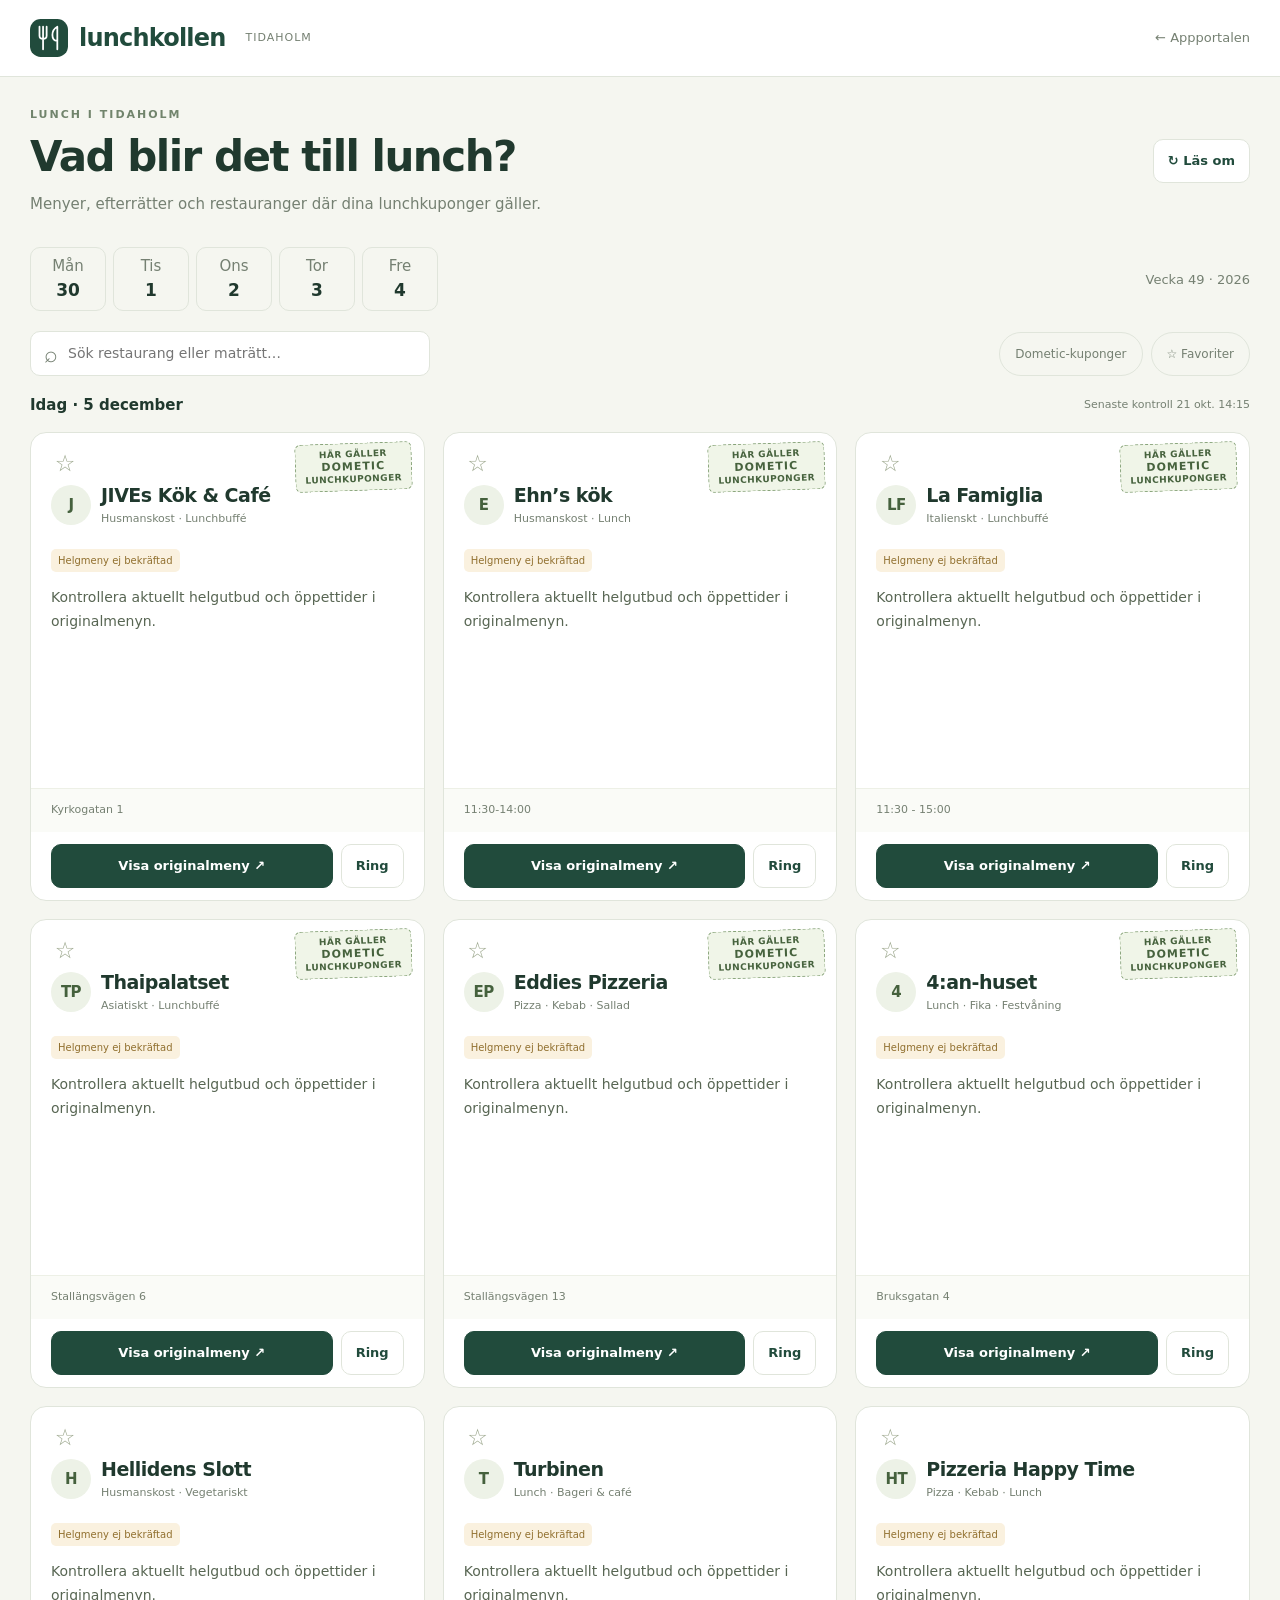
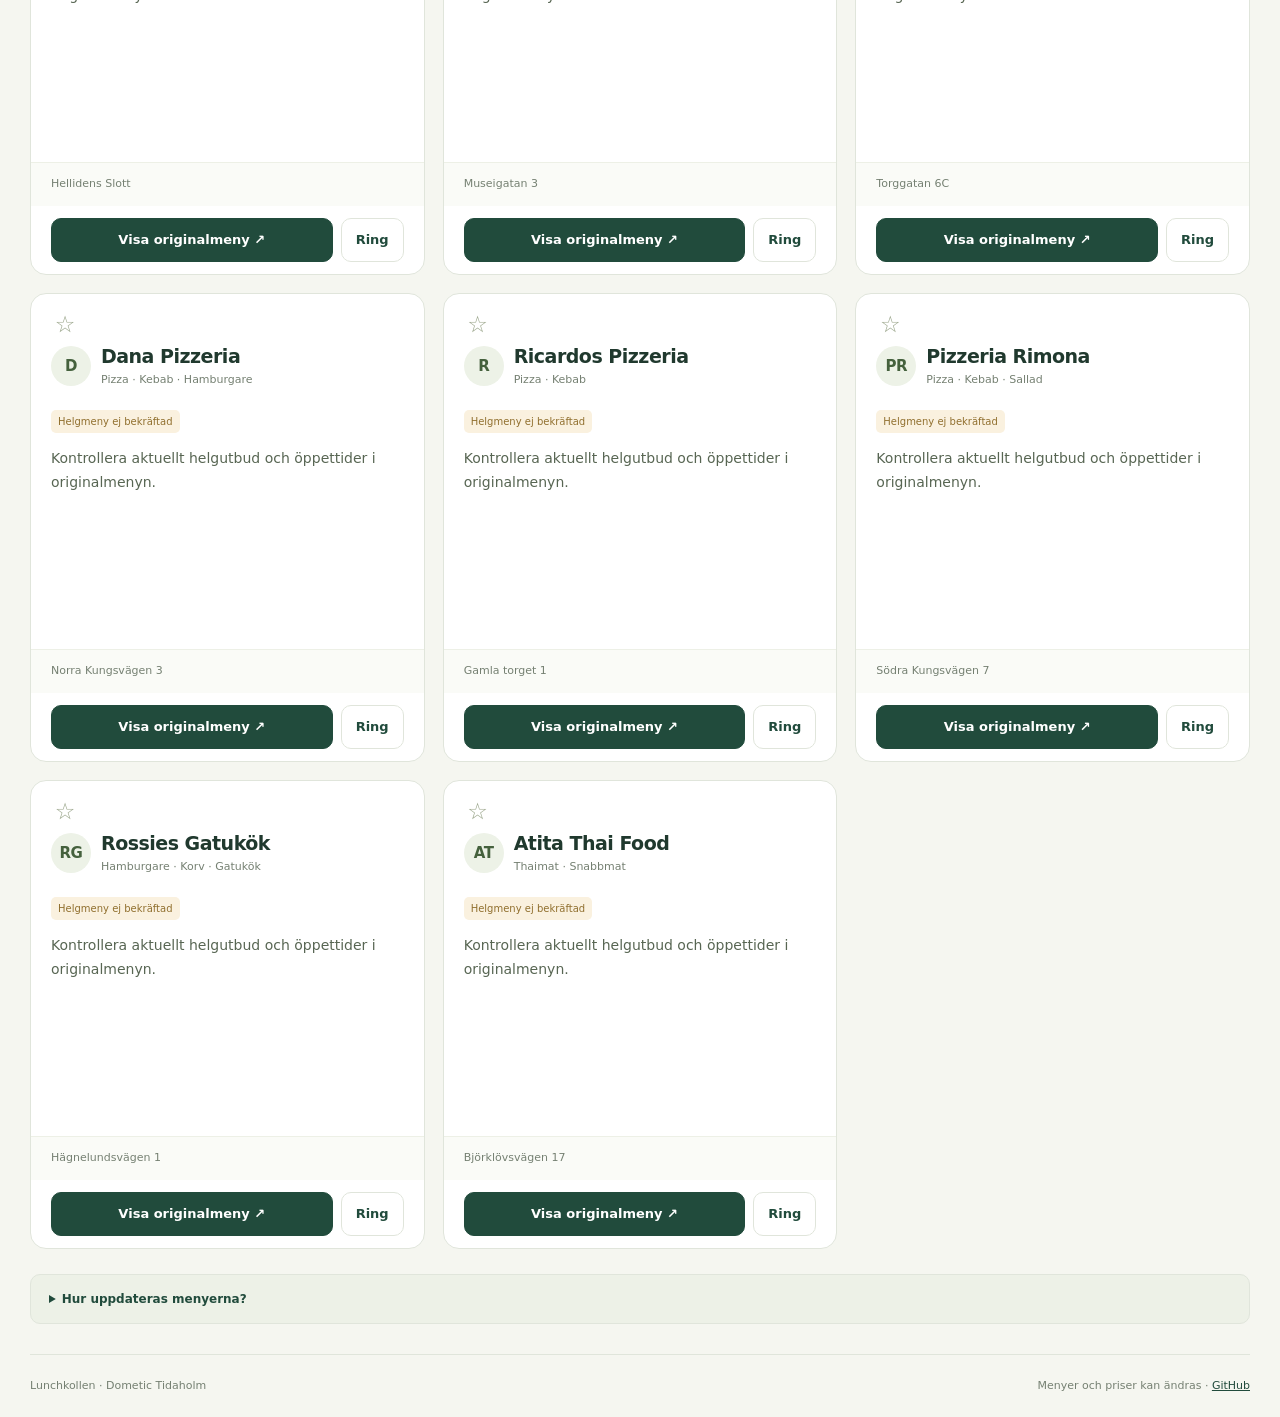
==== lunchkollen/index.html @ ad4e6fbb "Host Lunchkollen entirely on GitHub Pages with voucher restaurants and scheduled menu updates" ====
<!doctype html><html lang="sv"><head><meta charset="utf-8"><meta name="viewport" content="width=device-width, initial-scale=1"><meta name="theme-color" content="#214b3c"><meta name="description" content="Dagens lunch i Tidaholm, restauranger med Dometic lunchkuponger och aktuella menyer."><title>Lunchkollen · Tidaholm</title><link rel="icon" href="icon.svg" type="image/svg+xml"><link rel="stylesheet" href="style.css"></head><body>
<header><div class="wrap top"><a class="brand" href="./"><img src="icon.svg" alt="" width="38" height="38">lunchkollen <small>TIDAHOLM</small></a><a class="portal" href="../">← Appportalen</a></div></header>
<main class="wrap"><section class="hero"><div><p class="eyebrow">Lunch i Tidaholm</p><h1>Vad blir det till lunch?</h1><p class="intro">Menyer, efterrätter och restauranger där dina lunchkuponger gäller.</p></div><button class="btn" id="reload">↻ Läs om</button></section>
<div class="daybar"><nav id="days" aria-label="Välj dag"></nav><span id="weeklabel"></span></div><div class="toolbar"><label class="search"><span aria-hidden="true">⌕</span><input id="search" placeholder="Sök restaurang eller maträtt…" aria-label="Sök restaurang eller maträtt"></label><div class="filters"><button class="filter" id="couponFilter" aria-pressed="false">Dometic-kuponger</button><button class="filter" id="favoriteFilter" aria-pressed="false">☆ Favoriter</button></div></div>
<div class="status"><h2 id="heading">Dagens lunch</h2><span id="updated" role="status">Hämtar menyer…</span></div><div class="grid" id="grid" aria-live="polite"><p class="empty">Hämtar restaurangerna…</p></div>
<details class="info"><summary>Hur uppdateras menyerna?</summary><p>En schemalagd hämtning körs i GitHub Actions ungefär varje timme på vardagar under förmiddag och lunch, samt på söndagskvällen. GitHub kan fördröja körningar. Knappen ”Läs om” hämtar den senaste sparade versionen.</p><p>Jives och Hellidens hemsidor läses automatiskt. Facebookinlägg och menybilder hämtas när de är offentligt tillgängliga. Nya Facebookinlägg kan vara svåra att upptäcka och kan behöva en uppdaterad källänk. Då markeras att aktuell meny saknas. En gammal vecka visas aldrig som dagens meny.</p><p>Text visas när källan har läsbar text. Menybild visas annars i en förstoringsbar vy. Vi gissar inte maträtter genom osäker bildtolkning.</p><p>Kupongmarkeringarna för de sex första restaurangerna är inlagda enligt Dometics lokala uppgifter. För övriga restauranger är kupongstatus inte angiven. Ordinarie utbud är inte en bekräftelse av dagens öppettider eller lunchpris.</p></details>
<footer><span>Lunchkollen · Dometic Tidaholm</span><span>Menyer och priser kan ändras · <a href="https://github.com/MrMartinPet/Dometic/tree/main/lunchkollen" target="_blank" rel="noopener">GitHub</a></span></footer></main>
<dialog id="dialog"><div class="dialogbar"><h2 id="dialogTitle"></h2><button class="btn" id="close" aria-label="Stäng">✕</button></div><div id="dialogBody"></div></dialog><script src="app.js" defer></script></body></html>
---- lunchkollen/style.css ----
:root{--bg:#f5f6f0;--ink:#20392e;--green:#214b3c;--muted:#758072;--line:#e0e5db}*{box-sizing:border-box}body{margin:0;background:var(--bg);color:var(--ink);font:15px/1.5 system-ui,-apple-system,"Segoe UI",sans-serif}a{color:var(--green)}button,input{font:inherit}button,a{touch-action:manipulation}button{cursor:pointer}button:focus-visible,a:focus-visible,input:focus-visible,summary:focus-visible{outline:3px solid #80a676;outline-offset:4px}.wrap{max-width:1320px;margin:auto;padding:0 30px}header{background:#fff;border-bottom:1px solid var(--line)}.top{height:76px;display:flex;align-items:center;justify-content:space-between}.brand{display:flex;align-items:center;gap:11px;text-decoration:none;font-size:24px;font-weight:760;letter-spacing:-.8px}.brand small{font-size:11px;font-weight:450;letter-spacing:1px;margin-left:9px;color:var(--muted)}.portal{text-decoration:none;font-size:13px;color:var(--muted)}.hero{display:flex;align-items:center;justify-content:space-between;gap:20px;padding:30px 0 22px}.eyebrow{text-transform:uppercase;letter-spacing:2px;font-size:11px;font-weight:750;color:#71846c;margin:0 0 8px}h1{font-size:42px;line-height:1.2;letter-spacing:-1.5px;margin:0 0 11px}.intro{color:var(--muted);margin:0}.btn{display:inline-flex;justify-content:center;align-items:center;gap:7px;min-height:44px;padding:9px 14px;background:white;border:1px solid var(--line);border-radius:10px;color:var(--green);text-decoration:none;font-size:13px;font-weight:650}.btn:hover{background:#edf2e7}.btn:disabled{opacity:.5;cursor:wait}.btn.primary{background:var(--green);border-color:var(--green);color:white}.daybar{display:flex;align-items:center;justify-content:space-between;gap:15px;margin:10px 0 20px}.daybar nav{display:flex;gap:7px}.day{min-width:76px;min-height:60px;border:1px solid var(--line);background:transparent;color:var(--muted);border-radius:10px;padding:7px 14px}.day strong{display:block;color:var(--ink);font-size:17px}.day.active{background:var(--green);color:#dce7d8;border-color:var(--green)}.day.active strong{color:white}#weeklabel{font-size:13px;color:var(--muted)}.toolbar{display:flex;gap:13px;justify-content:space-between;align-items:center;margin-bottom:18px}.search{display:flex;align-items:center;gap:10px;border:1px solid var(--line);background:white;border-radius:10px;padding:0 13px;max-width:400px;width:100%;min-height:44px}.search>span{font-size:23px;color:var(--muted)}input{min-width:0;flex:1;max-width:100%;background:none;border:0;outline:none;padding:11px 0;font-size:14px;color:var(--ink)}.filters{display:flex;gap:8px}.filter{white-space:nowrap;border:1px solid var(--line);border-radius:30px;min-height:44px;padding:9px 15px;color:var(--muted);background:transparent;font-size:12px}.filter.on{background:#e4ecdd;border-color:#b8c9ae;color:var(--green)}.status{display:flex;justify-content:space-between;align-items:center;gap:15px;margin:15px 0}.status h2{font-size:15px;margin:0}.status>span{font-size:11px;color:var(--muted);text-align:right}.grid{display:grid;grid-template-columns:repeat(3,minmax(0,1fr));gap:18px;align-items:stretch}.card{display:flex;flex-direction:column;background:white;border:1px solid var(--line);border-radius:16px;overflow:hidden;min-width:0}.cardhead{padding:20px 20px 14px;position:relative;min-height:115px}.identity{display:flex;gap:10px;align-items:center;padding-top:30px}.avatar{width:40px;height:40px;flex:0 0 40px;display:grid;place-items:center;border-radius:50%;background:#edf2e7;color:#45613d;font-size:15px;font-weight:750;letter-spacing:-.5px}.identity h3{margin:0 0 3px;font-size:19px;letter-spacing:-.5px;line-height:1.3}.type{font-size:11px;color:var(--muted)}.star{position:absolute;top:12px;left:12px;background:none;border:0;color:#9da88e;min-width:44px;min-height:36px;font-size:23px}.star.saved{color:#a77c25}.coupon{position:absolute;top:10px;right:12px;border:1px dashed #86a278;background:#f0f5e8;color:#46623d;border-radius:6px;padding:5px 9px;text-align:center;font-size:9px;font-weight:750;line-height:1.25;letter-spacing:.45px;transform:rotate(-2deg)}.coupon b{display:block;font-size:11px;letter-spacing:1px}.cardbody{padding:0 20px 17px;flex:1;min-height:240px}.badge{display:inline-block;background:#edf2e7;color:#65775a;font-size:10px;border-radius:5px;padding:4px 7px;margin-bottom:13px}.badge.warn{background:#faf1df;color:#906f2e}.sectionlabel{font-size:10px;letter-spacing:1.1px;font-weight:750;color:#79876e;text-transform:uppercase;margin:0 0 8px}.dishes{list-style:none;padding:0;margin:0}.dishes li{font-size:14px;padding:0 0 11px;line-height:1.6}.dishes li+li{border-top:1px solid #eef0e9;padding-top:11px}.general,.missing,.picture-note{font-size:14px;color:#586653;line-height:1.75;margin:0 0 12px}.extras{font-size:12px;margin-top:11px;color:#6d7765;border-top:1px solid #eff0ea;padding-top:10px}.extras b{color:#556d48}.dessert{background:#f7f3e9;border-radius:8px;padding:10px 12px;margin-top:12px;font-size:12px;color:#73654d}.dessert b{display:block;font-size:10px;text-transform:uppercase;letter-spacing:1px;margin-bottom:4px}.cardmeta{padding:10px 20px;background:#fafbf7;border-top:1px solid #edf0e6;display:flex;justify-content:space-between;gap:10px;font-size:11px;color:var(--muted);min-height:44px;align-items:center}.price{font-size:16px;font-weight:750;color:var(--green);white-space:nowrap}.cardactions{display:flex;gap:8px;padding:12px 20px}.cardactions .primary{flex:1}.empty{grid-column:1/-1;text-align:center;padding:50px 20px;border:1px dashed var(--line);border-radius:12px;color:var(--muted)}.info{font-size:12px;color:var(--muted);border:1px solid var(--line);border-radius:10px;padding:15px 18px;margin:25px 0;background:#edf1e7}.info summary{cursor:pointer;color:var(--green);font-weight:650}.info p{max-width:900px;line-height:1.8}footer{border-top:1px solid var(--line);padding:23px 0;margin-top:30px;display:flex;justify-content:space-between;gap:15px;color:var(--muted);font-size:11px}dialog{width:calc(100% - 26px);max-width:780px;max-height:calc(100dvh - 26px);padding:18px;border:1px solid var(--line);border-radius:15px;background:var(--bg);color:var(--ink)}dialog::backdrop{background:#183a2cb0;backdrop-filter:blur(4px)}.dialogbar{position:sticky;top:-18px;background:var(--bg);padding:6px 0 12px;display:flex;justify-content:space-between;gap:15px;align-items:center;z-index:1}.dialogbar h2{font-size:20px;letter-spacing:-.5px;margin:0}.menuimage{display:block;width:100%;height:auto;border-radius:8px;margin:10px 0;touch-action:pan-x pan-y pinch-zoom}.weeksection{border-bottom:1px solid var(--line);padding:14px 8px}.weeksection h3{font-size:15px;margin:0 0 8px}.weeksection p{font-size:14px;margin:6px 0}.weeksection.selected{border-radius:8px;background:#e8f0e0}.dialognote{font-size:12px;color:var(--muted)}@media(max-width:1000px){.grid{grid-template-columns:repeat(2,minmax(0,1fr))}.wrap{padding:0 22px}}@media(max-width:600px){.wrap{padding:0 14px}.top{height:64px}.brand{font-size:20px;gap:8px}.brand img{width:32px;height:32px}.brand small{display:none}.portal{font-size:11px}.hero{padding:23px 0 18px;align-items:flex-start}.hero h1{font-size:30px;letter-spacing:-1px}.intro{font-size:13px}.hero .btn{font-size:11px;padding:8px;white-space:nowrap}.daybar{flex-wrap:wrap;gap:8px;margin-top:0}.daybar nav{width:100%;gap:5px}.day{min-width:0;flex:1;padding:6px 4px;min-height:58px}.daybar>span{width:100%;text-align:right;font-size:11px}.toolbar{flex-wrap:wrap;gap:10px}.search{max-width:none}.filters{width:100%}.filter{flex:1}.grid{grid-template-columns:1fr;gap:15px}.cardhead{padding:18px 18px 13px}.cardbody{padding:0 18px 15px;min-height:0}.identity{padding-top:29px}.identity h3{font-size:20px}.dishes li,.general,.picture-note{font-size:15px}.status{align-items:flex-start}.status span{max-width:160px;font-size:10px}.cardactions{padding:12px 18px}.cardactions .btn{min-height:46px}.coupon{font-size:9px}.coupon b{font-size:11px}footer{display:block}footer>span{display:block;margin:6px 0}dialog{width:calc(100% - 12px);max-height:calc(100dvh - 12px);padding:12px}.dialogbar{top:-12px}.dialogbar h2{font-size:18px}}
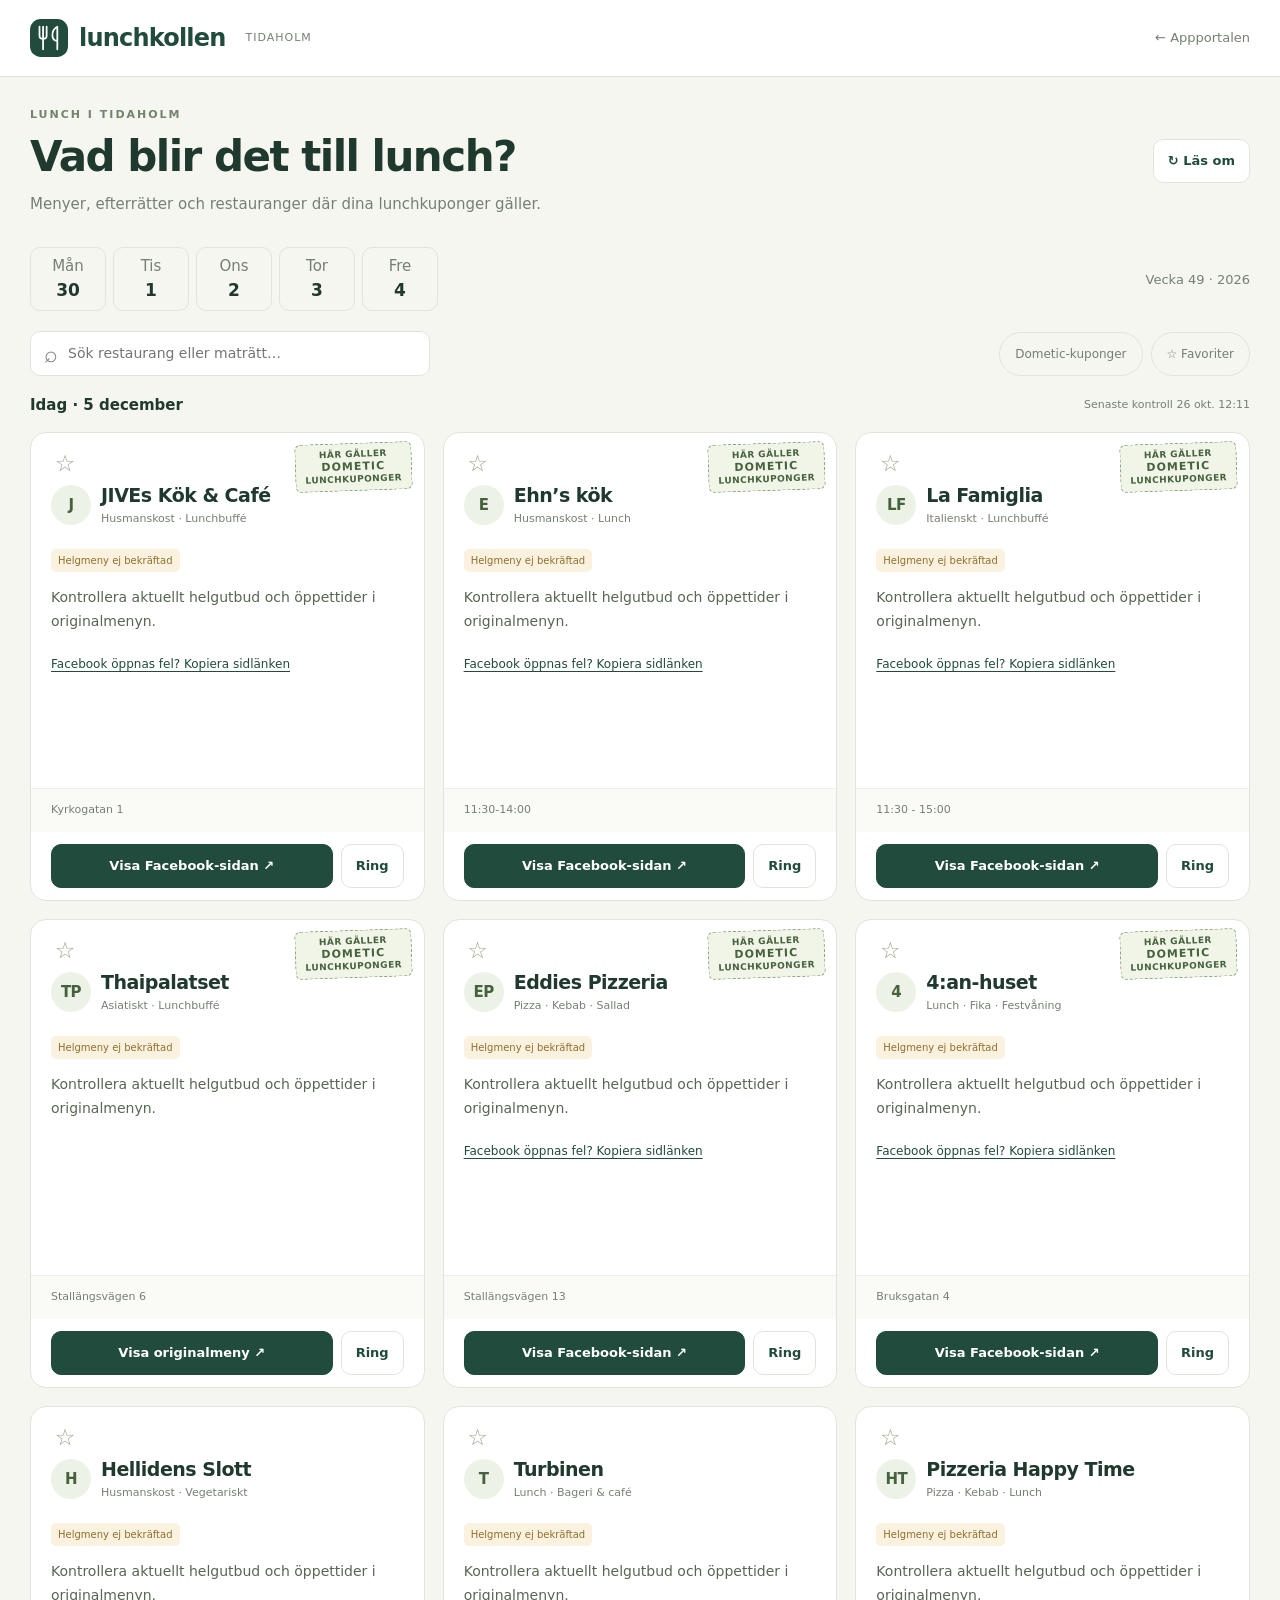
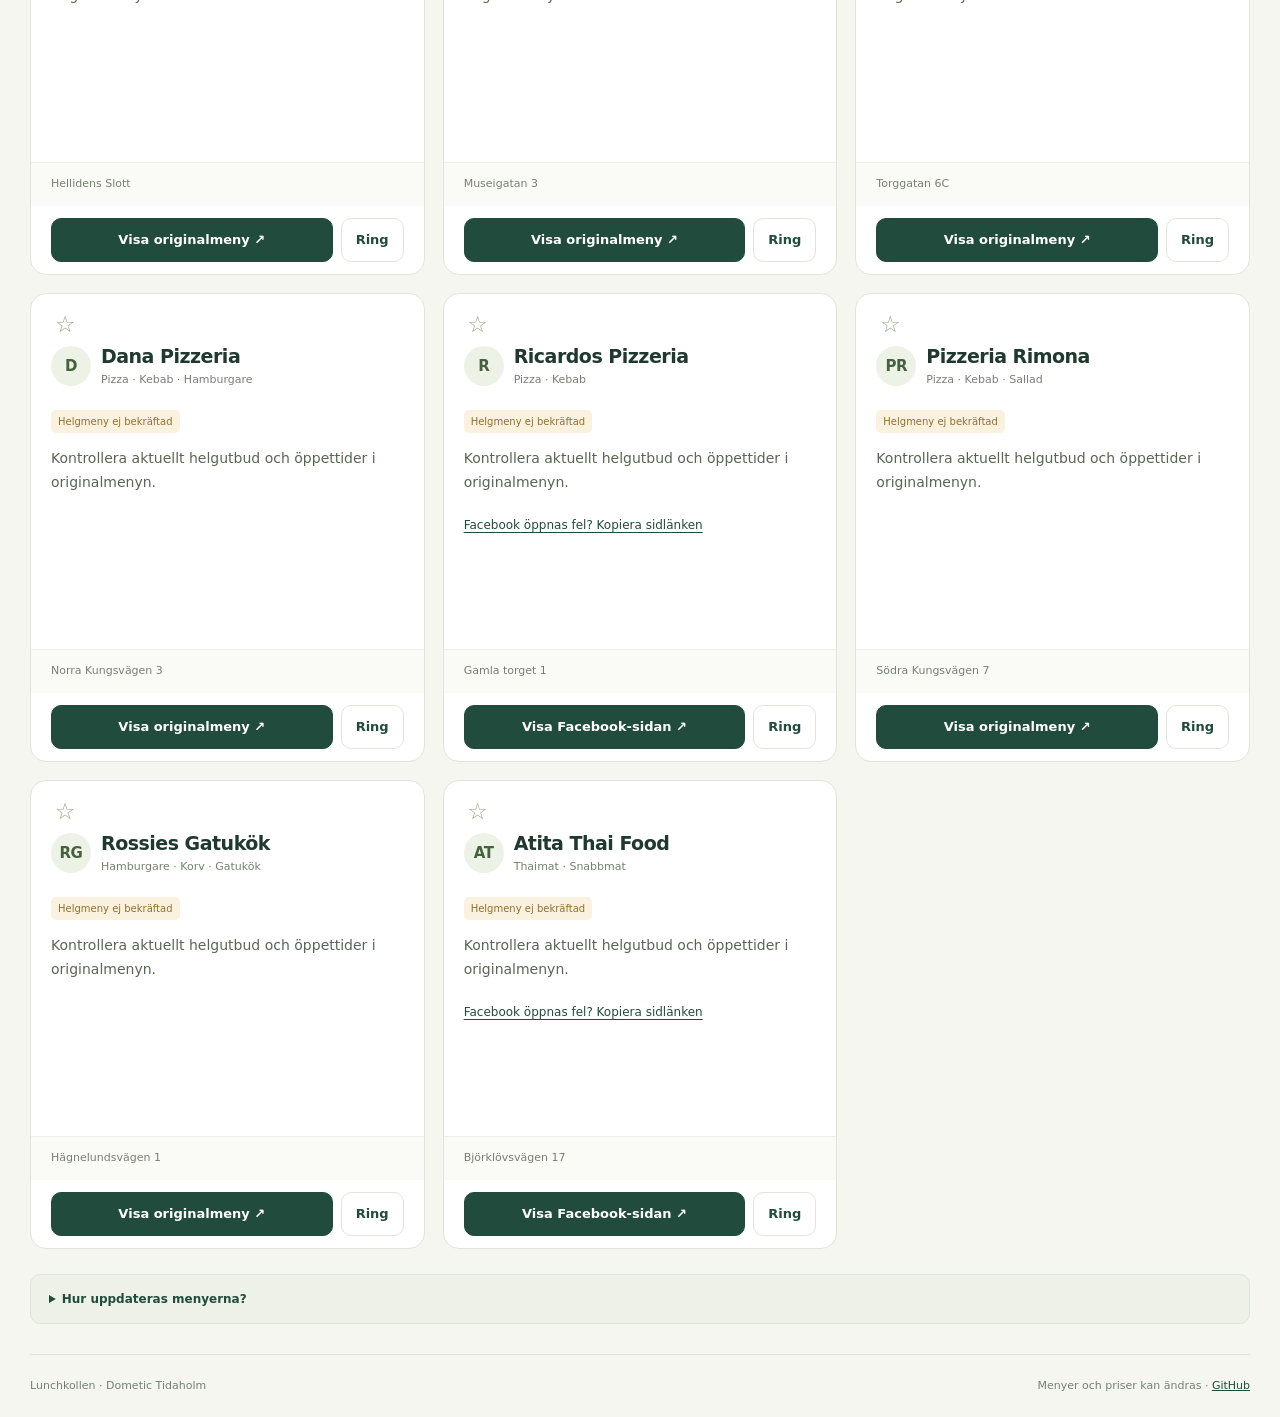
==== commit 164ea824: "Improve Lunchkollen Facebook discovery and direct restaurant links" ====
--- a/lunchkollen/index.html
+++ b/lunchkollen/index.html
@@ -3,6 +3,6 @@
 <main class="wrap"><section class="hero"><div><p class="eyebrow">Lunch i Tidaholm</p><h1>Vad blir det till lunch?</h1><p class="intro">Menyer, efterrätter och restauranger där dina lunchkuponger gäller.</p></div><button class="btn" id="reload">↻ Läs om</button></section>
 <div class="daybar"><nav id="days" aria-label="Välj dag"></nav><span id="weeklabel"></span></div><div class="toolbar"><label class="search"><span aria-hidden="true">⌕</span><input id="search" placeholder="Sök restaurang eller maträtt…" aria-label="Sök restaurang eller maträtt"></label><div class="filters"><button class="filter" id="couponFilter" aria-pressed="false">Dometic-kuponger</button><button class="filter" id="favoriteFilter" aria-pressed="false">☆ Favoriter</button></div></div>
 <div class="status"><h2 id="heading">Dagens lunch</h2><span id="updated" role="status">Hämtar menyer…</span></div><div class="grid" id="grid" aria-live="polite"><p class="empty">Hämtar restaurangerna…</p></div>
-<details class="info"><summary>Hur uppdateras menyerna?</summary><p>En schemalagd hämtning körs i GitHub Actions ungefär varje timme på vardagar under förmiddag och lunch, samt på söndagskvällen. GitHub kan fördröja körningar. Knappen ”Läs om” hämtar den senaste sparade versionen.</p><p>Jives och Hellidens hemsidor läses automatiskt. Facebookinlägg och menybilder hämtas när de är offentligt tillgängliga. Nya Facebookinlägg kan vara svåra att upptäcka och kan behöva en uppdaterad källänk. Då markeras att aktuell meny saknas. En gammal vecka visas aldrig som dagens meny.</p><p>Text visas när källan har läsbar text. Menybild visas annars i en förstoringsbar vy. Vi gissar inte maträtter genom osäker bildtolkning.</p><p>Kupongmarkeringarna för de sex första restaurangerna är inlagda enligt Dometics lokala uppgifter. För övriga restauranger är kupongstatus inte angiven. Ordinarie utbud är inte en bekräftelse av dagens öppettider eller lunchpris.</p></details>
+<details class="info"><summary>Hur uppdateras menyerna?</summary><p>En schemalagd hämtning körs i GitHub Actions ungefär varje timme på vardagar under förmiddag och lunch, samt på söndagskvällen. GitHub kan fördröja körningar. Knappen ”Läs om” hämtar den senaste sparade versionen.</p><p>Jives och Hellidens hemsidor läses automatiskt. Facebookinlägg och menybilder hämtas när de är offentligt tillgängliga. Nya Facebookinlägg kan vara svåra att upptäcka och kan behöva en uppdaterad källänk. Då markeras att aktuell meny saknas. Knappen öppnar då restaurangens Facebook-sida (inte förra veckans inlägg). Om Facebook-appen öppnar startsidan kan du kopiera sidlänken och klistra in den i webbläsaren. En gammal vecka visas aldrig som dagens meny.</p><p>Text visas när källan har läsbar text. Menybild visas annars i en förstoringsbar vy. Vi gissar inte maträtter genom osäker bildtolkning.</p><p>Kupongmarkeringarna för de sex första restaurangerna är inlagda enligt Dometics lokala uppgifter. För övriga restauranger är kupongstatus inte angiven. Ordinarie utbud är inte en bekräftelse av dagens öppettider eller lunchpris.</p></details>
 <footer><span>Lunchkollen · Dometic Tidaholm</span><span>Menyer och priser kan ändras · <a href="https://github.com/MrMartinPet/Dometic/tree/main/lunchkollen" target="_blank" rel="noopener">GitHub</a></span></footer></main>
 <dialog id="dialog"><div class="dialogbar"><h2 id="dialogTitle"></h2><button class="btn" id="close" aria-label="Stäng">✕</button></div><div id="dialogBody"></div></dialog><script src="app.js" defer></script></body></html>
--- a/lunchkollen/style.css
+++ b/lunchkollen/style.css
@@ -1 +1 @@
-:root{--bg:#f5f6f0;--ink:#20392e;--green:#214b3c;--muted:#758072;--line:#e0e5db}*{box-sizing:border-box}body{margin:0;background:var(--bg);color:var(--ink);font:15px/1.5 system-ui,-apple-system,"Segoe UI",sans-serif}a{color:var(--green)}button,input{font:inherit}button,a{touch-action:manipulation}button{cursor:pointer}button:focus-visible,a:focus-visible,input:focus-visible,summary:focus-visible{outline:3px solid #80a676;outline-offset:4px}.wrap{max-width:1320px;margin:auto;padding:0 30px}header{background:#fff;border-bottom:1px solid var(--line)}.top{height:76px;display:flex;align-items:center;justify-content:space-between}.brand{display:flex;align-items:center;gap:11px;text-decoration:none;font-size:24px;font-weight:760;letter-spacing:-.8px}.brand small{font-size:11px;font-weight:450;letter-spacing:1px;margin-left:9px;color:var(--muted)}.portal{text-decoration:none;font-size:13px;color:var(--muted)}.hero{display:flex;align-items:center;justify-content:space-between;gap:20px;padding:30px 0 22px}.eyebrow{text-transform:uppercase;letter-spacing:2px;font-size:11px;font-weight:750;color:#71846c;margin:0 0 8px}h1{font-size:42px;line-height:1.2;letter-spacing:-1.5px;margin:0 0 11px}.intro{color:var(--muted);margin:0}.btn{display:inline-flex;justify-content:center;align-items:center;gap:7px;min-height:44px;padding:9px 14px;background:white;border:1px solid var(--line);border-radius:10px;color:var(--green);text-decoration:none;font-size:13px;font-weight:650}.btn:hover{background:#edf2e7}.btn:disabled{opacity:.5;cursor:wait}.btn.primary{background:var(--green);border-color:var(--green);color:white}.daybar{display:flex;align-items:center;justify-content:space-between;gap:15px;margin:10px 0 20px}.daybar nav{display:flex;gap:7px}.day{min-width:76px;min-height:60px;border:1px solid var(--line);background:transparent;color:var(--muted);border-radius:10px;padding:7px 14px}.day strong{display:block;color:var(--ink);font-size:17px}.day.active{background:var(--green);color:#dce7d8;border-color:var(--green)}.day.active strong{color:white}#weeklabel{font-size:13px;color:var(--muted)}.toolbar{display:flex;gap:13px;justify-content:space-between;align-items:center;margin-bottom:18px}.search{display:flex;align-items:center;gap:10px;border:1px solid var(--line);background:white;border-radius:10px;padding:0 13px;max-width:400px;width:100%;min-height:44px}.search>span{font-size:23px;color:var(--muted)}input{min-width:0;flex:1;max-width:100%;background:none;border:0;outline:none;padding:11px 0;font-size:14px;color:var(--ink)}.filters{display:flex;gap:8px}.filter{white-space:nowrap;border:1px solid var(--line);border-radius:30px;min-height:44px;padding:9px 15px;color:var(--muted);background:transparent;font-size:12px}.filter.on{background:#e4ecdd;border-color:#b8c9ae;color:var(--green)}.status{display:flex;justify-content:space-between;align-items:center;gap:15px;margin:15px 0}.status h2{font-size:15px;margin:0}.status>span{font-size:11px;color:var(--muted);text-align:right}.grid{display:grid;grid-template-columns:repeat(3,minmax(0,1fr));gap:18px;align-items:stretch}.card{display:flex;flex-direction:column;background:white;border:1px solid var(--line);border-radius:16px;overflow:hidden;min-width:0}.cardhead{padding:20px 20px 14px;position:relative;min-height:115px}.identity{display:flex;gap:10px;align-items:center;padding-top:30px}.avatar{width:40px;height:40px;flex:0 0 40px;display:grid;place-items:center;border-radius:50%;background:#edf2e7;color:#45613d;font-size:15px;font-weight:750;letter-spacing:-.5px}.identity h3{margin:0 0 3px;font-size:19px;letter-spacing:-.5px;line-height:1.3}.type{font-size:11px;color:var(--muted)}.star{position:absolute;top:12px;left:12px;background:none;border:0;color:#9da88e;min-width:44px;min-height:36px;font-size:23px}.star.saved{color:#a77c25}.coupon{position:absolute;top:10px;right:12px;border:1px dashed #86a278;background:#f0f5e8;color:#46623d;border-radius:6px;padding:5px 9px;text-align:center;font-size:9px;font-weight:750;line-height:1.25;letter-spacing:.45px;transform:rotate(-2deg)}.coupon b{display:block;font-size:11px;letter-spacing:1px}.cardbody{padding:0 20px 17px;flex:1;min-height:240px}.badge{display:inline-block;background:#edf2e7;color:#65775a;font-size:10px;border-radius:5px;padding:4px 7px;margin-bottom:13px}.badge.warn{background:#faf1df;color:#906f2e}.sectionlabel{font-size:10px;letter-spacing:1.1px;font-weight:750;color:#79876e;text-transform:uppercase;margin:0 0 8px}.dishes{list-style:none;padding:0;margin:0}.dishes li{font-size:14px;padding:0 0 11px;line-height:1.6}.dishes li+li{border-top:1px solid #eef0e9;padding-top:11px}.general,.missing,.picture-note{font-size:14px;color:#586653;line-height:1.75;margin:0 0 12px}.extras{font-size:12px;margin-top:11px;color:#6d7765;border-top:1px solid #eff0ea;padding-top:10px}.extras b{color:#556d48}.dessert{background:#f7f3e9;border-radius:8px;padding:10px 12px;margin-top:12px;font-size:12px;color:#73654d}.dessert b{display:block;font-size:10px;text-transform:uppercase;letter-spacing:1px;margin-bottom:4px}.cardmeta{padding:10px 20px;background:#fafbf7;border-top:1px solid #edf0e6;display:flex;justify-content:space-between;gap:10px;font-size:11px;color:var(--muted);min-height:44px;align-items:center}.price{font-size:16px;font-weight:750;color:var(--green);white-space:nowrap}.cardactions{display:flex;gap:8px;padding:12px 20px}.cardactions .primary{flex:1}.empty{grid-column:1/-1;text-align:center;padding:50px 20px;border:1px dashed var(--line);border-radius:12px;color:var(--muted)}.info{font-size:12px;color:var(--muted);border:1px solid var(--line);border-radius:10px;padding:15px 18px;margin:25px 0;background:#edf1e7}.info summary{cursor:pointer;color:var(--green);font-weight:650}.info p{max-width:900px;line-height:1.8}footer{border-top:1px solid var(--line);padding:23px 0;margin-top:30px;display:flex;justify-content:space-between;gap:15px;color:var(--muted);font-size:11px}dialog{width:calc(100% - 26px);max-width:780px;max-height:calc(100dvh - 26px);padding:18px;border:1px solid var(--line);border-radius:15px;background:var(--bg);color:var(--ink)}dialog::backdrop{background:#183a2cb0;backdrop-filter:blur(4px)}.dialogbar{position:sticky;top:-18px;background:var(--bg);padding:6px 0 12px;display:flex;justify-content:space-between;gap:15px;align-items:center;z-index:1}.dialogbar h2{font-size:20px;letter-spacing:-.5px;margin:0}.menuimage{display:block;width:100%;height:auto;border-radius:8px;margin:10px 0;touch-action:pan-x pan-y pinch-zoom}.weeksection{border-bottom:1px solid var(--line);padding:14px 8px}.weeksection h3{font-size:15px;margin:0 0 8px}.weeksection p{font-size:14px;margin:6px 0}.weeksection.selected{border-radius:8px;background:#e8f0e0}.dialognote{font-size:12px;color:var(--muted)}@media(max-width:1000px){.grid{grid-template-columns:repeat(2,minmax(0,1fr))}.wrap{padding:0 22px}}@media(max-width:600px){.wrap{padding:0 14px}.top{height:64px}.brand{font-size:20px;gap:8px}.brand img{width:32px;height:32px}.brand small{display:none}.portal{font-size:11px}.hero{padding:23px 0 18px;align-items:flex-start}.hero h1{font-size:30px;letter-spacing:-1px}.intro{font-size:13px}.hero .btn{font-size:11px;padding:8px;white-space:nowrap}.daybar{flex-wrap:wrap;gap:8px;margin-top:0}.daybar nav{width:100%;gap:5px}.day{min-width:0;flex:1;padding:6px 4px;min-height:58px}.daybar>span{width:100%;text-align:right;font-size:11px}.toolbar{flex-wrap:wrap;gap:10px}.search{max-width:none}.filters{width:100%}.filter{flex:1}.grid{grid-template-columns:1fr;gap:15px}.cardhead{padding:18px 18px 13px}.cardbody{padding:0 18px 15px;min-height:0}.identity{padding-top:29px}.identity h3{font-size:20px}.dishes li,.general,.picture-note{font-size:15px}.status{align-items:flex-start}.status span{max-width:160px;font-size:10px}.cardactions{padding:12px 18px}.cardactions .btn{min-height:46px}.coupon{font-size:9px}.coupon b{font-size:11px}footer{display:block}footer>span{display:block;margin:6px 0}dialog{width:calc(100% - 12px);max-height:calc(100dvh - 12px);padding:12px}.dialogbar{top:-12px}.dialogbar h2{font-size:18px}}
+:root{--bg:#f5f6f0;--ink:#20392e;--green:#214b3c;--muted:#758072;--line:#e0e5db}*{box-sizing:border-box}body{margin:0;background:var(--bg);color:var(--ink);font:15px/1.5 system-ui,-apple-system,"Segoe UI",sans-serif}a{color:var(--green)}button,input{font:inherit}button,a{touch-action:manipulation}button{cursor:pointer}button:focus-visible,a:focus-visible,input:focus-visible,summary:focus-visible{outline:3px solid #80a676;outline-offset:4px}.wrap{max-width:1320px;margin:auto;padding:0 30px}header{background:#fff;border-bottom:1px solid var(--line)}.top{height:76px;display:flex;align-items:center;justify-content:space-between}.brand{display:flex;align-items:center;gap:11px;text-decoration:none;font-size:24px;font-weight:760;letter-spacing:-.8px}.brand small{font-size:11px;font-weight:450;letter-spacing:1px;margin-left:9px;color:var(--muted)}.portal{text-decoration:none;font-size:13px;color:var(--muted)}.hero{display:flex;align-items:center;justify-content:space-between;gap:20px;padding:30px 0 22px}.eyebrow{text-transform:uppercase;letter-spacing:2px;font-size:11px;font-weight:750;color:#71846c;margin:0 0 8px}h1{font-size:42px;line-height:1.2;letter-spacing:-1.5px;margin:0 0 11px}.intro{color:var(--muted);margin:0}.btn{display:inline-flex;justify-content:center;align-items:center;gap:7px;min-height:44px;padding:9px 14px;background:white;border:1px solid var(--line);border-radius:10px;color:var(--green);text-decoration:none;font-size:13px;font-weight:650}.btn:hover{background:#edf2e7}.btn:disabled{opacity:.5;cursor:wait}.btn.primary{background:var(--green);border-color:var(--green);color:white}.daybar{display:flex;align-items:center;justify-content:space-between;gap:15px;margin:10px 0 20px}.daybar nav{display:flex;gap:7px}.day{min-width:76px;min-height:60px;border:1px solid var(--line);background:transparent;color:var(--muted);border-radius:10px;padding:7px 14px}.day strong{display:block;color:var(--ink);font-size:17px}.day.active{background:var(--green);color:#dce7d8;border-color:var(--green)}.day.active strong{color:white}#weeklabel{font-size:13px;color:var(--muted)}.toolbar{display:flex;gap:13px;justify-content:space-between;align-items:center;margin-bottom:18px}.search{display:flex;align-items:center;gap:10px;border:1px solid var(--line);background:white;border-radius:10px;padding:0 13px;max-width:400px;width:100%;min-height:44px}.search>span{font-size:23px;color:var(--muted)}input{min-width:0;flex:1;max-width:100%;background:none;border:0;outline:none;padding:11px 0;font-size:14px;color:var(--ink)}.filters{display:flex;gap:8px}.filter{white-space:nowrap;border:1px solid var(--line);border-radius:30px;min-height:44px;padding:9px 15px;color:var(--muted);background:transparent;font-size:12px}.filter.on{background:#e4ecdd;border-color:#b8c9ae;color:var(--green)}.status{display:flex;justify-content:space-between;align-items:center;gap:15px;margin:15px 0}.status h2{font-size:15px;margin:0}.status>span{font-size:11px;color:var(--muted);text-align:right}.grid{display:grid;grid-template-columns:repeat(3,minmax(0,1fr));gap:18px;align-items:stretch}.card{display:flex;flex-direction:column;background:white;border:1px solid var(--line);border-radius:16px;overflow:hidden;min-width:0}.cardhead{padding:20px 20px 14px;position:relative;min-height:115px}.identity{display:flex;gap:10px;align-items:center;padding-top:30px}.avatar{width:40px;height:40px;flex:0 0 40px;display:grid;place-items:center;border-radius:50%;background:#edf2e7;color:#45613d;font-size:15px;font-weight:750;letter-spacing:-.5px}.identity h3{margin:0 0 3px;font-size:19px;letter-spacing:-.5px;line-height:1.3}.type{font-size:11px;color:var(--muted)}.star{position:absolute;top:12px;left:12px;background:none;border:0;color:#9da88e;min-width:44px;min-height:36px;font-size:23px}.star.saved{color:#a77c25}.coupon{position:absolute;top:10px;right:12px;border:1px dashed #86a278;background:#f0f5e8;color:#46623d;border-radius:6px;padding:5px 9px;text-align:center;font-size:9px;font-weight:750;line-height:1.25;letter-spacing:.45px;transform:rotate(-2deg)}.coupon b{display:block;font-size:11px;letter-spacing:1px}.cardbody{padding:0 20px 17px;flex:1;min-height:240px}.badge{display:inline-block;background:#edf2e7;color:#65775a;font-size:10px;border-radius:5px;padding:4px 7px;margin-bottom:13px}.badge.warn{background:#faf1df;color:#906f2e}.sectionlabel{font-size:10px;letter-spacing:1.1px;font-weight:750;color:#79876e;text-transform:uppercase;margin:0 0 8px}.dishes{list-style:none;padding:0;margin:0}.dishes li{font-size:14px;padding:0 0 11px;line-height:1.6}.dishes li+li{border-top:1px solid #eef0e9;padding-top:11px}.general,.missing,.picture-note{font-size:14px;color:#586653;line-height:1.75;margin:0 0 12px}.extras{font-size:12px;margin-top:11px;color:#6d7765;border-top:1px solid #eff0ea;padding-top:10px}.extras b{color:#556d48}.dessert{background:#f7f3e9;border-radius:8px;padding:10px 12px;margin-top:12px;font-size:12px;color:#73654d}.dessert b{display:block;font-size:10px;text-transform:uppercase;letter-spacing:1px;margin-bottom:4px}.cardmeta{padding:10px 20px;background:#fafbf7;border-top:1px solid #edf0e6;display:flex;justify-content:space-between;gap:10px;font-size:11px;color:var(--muted);min-height:44px;align-items:center}.price{font-size:16px;font-weight:750;color:var(--green);white-space:nowrap}.cardactions{display:flex;gap:8px;padding:12px 20px}.cardactions .primary{flex:1}.copylink{display:block;border:0;background:transparent;padding:8px 0;min-height:36px;text-align:left;font-size:12px;color:var(--green);text-decoration:underline;text-underline-offset:3px;cursor:pointer}.copylink:focus-visible{outline:2px solid var(--green);outline-offset:3px}.empty{grid-column:1/-1;text-align:center;padding:50px 20px;border:1px dashed var(--line);border-radius:12px;color:var(--muted)}.info{font-size:12px;color:var(--muted);border:1px solid var(--line);border-radius:10px;padding:15px 18px;margin:25px 0;background:#edf1e7}.info summary{cursor:pointer;color:var(--green);font-weight:650}.info p{max-width:900px;line-height:1.8}footer{border-top:1px solid var(--line);padding:23px 0;margin-top:30px;display:flex;justify-content:space-between;gap:15px;color:var(--muted);font-size:11px}dialog{width:calc(100% - 26px);max-width:780px;max-height:calc(100dvh - 26px);padding:18px;border:1px solid var(--line);border-radius:15px;background:var(--bg);color:var(--ink)}dialog::backdrop{background:#183a2cb0;backdrop-filter:blur(4px)}.dialogbar{position:sticky;top:-18px;background:var(--bg);padding:6px 0 12px;display:flex;justify-content:space-between;gap:15px;align-items:center;z-index:1}.dialogbar h2{font-size:20px;letter-spacing:-.5px;margin:0}.menuimage{display:block;width:100%;height:auto;border-radius:8px;margin:10px 0;touch-action:pan-x pan-y pinch-zoom}.weeksection{border-bottom:1px solid var(--line);padding:14px 8px}.weeksection h3{font-size:15px;margin:0 0 8px}.weeksection p{font-size:14px;margin:6px 0}.weeksection.selected{border-radius:8px;background:#e8f0e0}.dialognote{font-size:12px;color:var(--muted)}@media(max-width:1000px){.grid{grid-template-columns:repeat(2,minmax(0,1fr))}.wrap{padding:0 22px}}@media(max-width:600px){.wrap{padding:0 14px}.top{height:64px}.brand{font-size:20px;gap:8px}.brand img{width:32px;height:32px}.brand small{display:none}.portal{font-size:11px}.hero{padding:23px 0 18px;align-items:flex-start}.hero h1{font-size:30px;letter-spacing:-1px}.intro{font-size:13px}.hero .btn{font-size:11px;padding:8px;white-space:nowrap}.daybar{flex-wrap:wrap;gap:8px;margin-top:0}.daybar nav{width:100%;gap:5px}.day{min-width:0;flex:1;padding:6px 4px;min-height:58px}.daybar>span{width:100%;text-align:right;font-size:11px}.toolbar{flex-wrap:wrap;gap:10px}.search{max-width:none}.filters{width:100%}.filter{flex:1}.grid{grid-template-columns:1fr;gap:15px}.cardhead{padding:18px 18px 13px}.cardbody{padding:0 18px 15px;min-height:0}.identity{padding-top:29px}.identity h3{font-size:20px}.dishes li,.general,.picture-note{font-size:15px}.status{align-items:flex-start}.status span{max-width:160px;font-size:10px}.cardactions{padding:12px 18px}.cardactions .btn{min-height:46px}.coupon{font-size:9px}.coupon b{font-size:11px}footer{display:block}footer>span{display:block;margin:6px 0}dialog{width:calc(100% - 12px);max-height:calc(100dvh - 12px);padding:12px}.dialogbar{top:-12px}.dialogbar h2{font-size:18px}}
